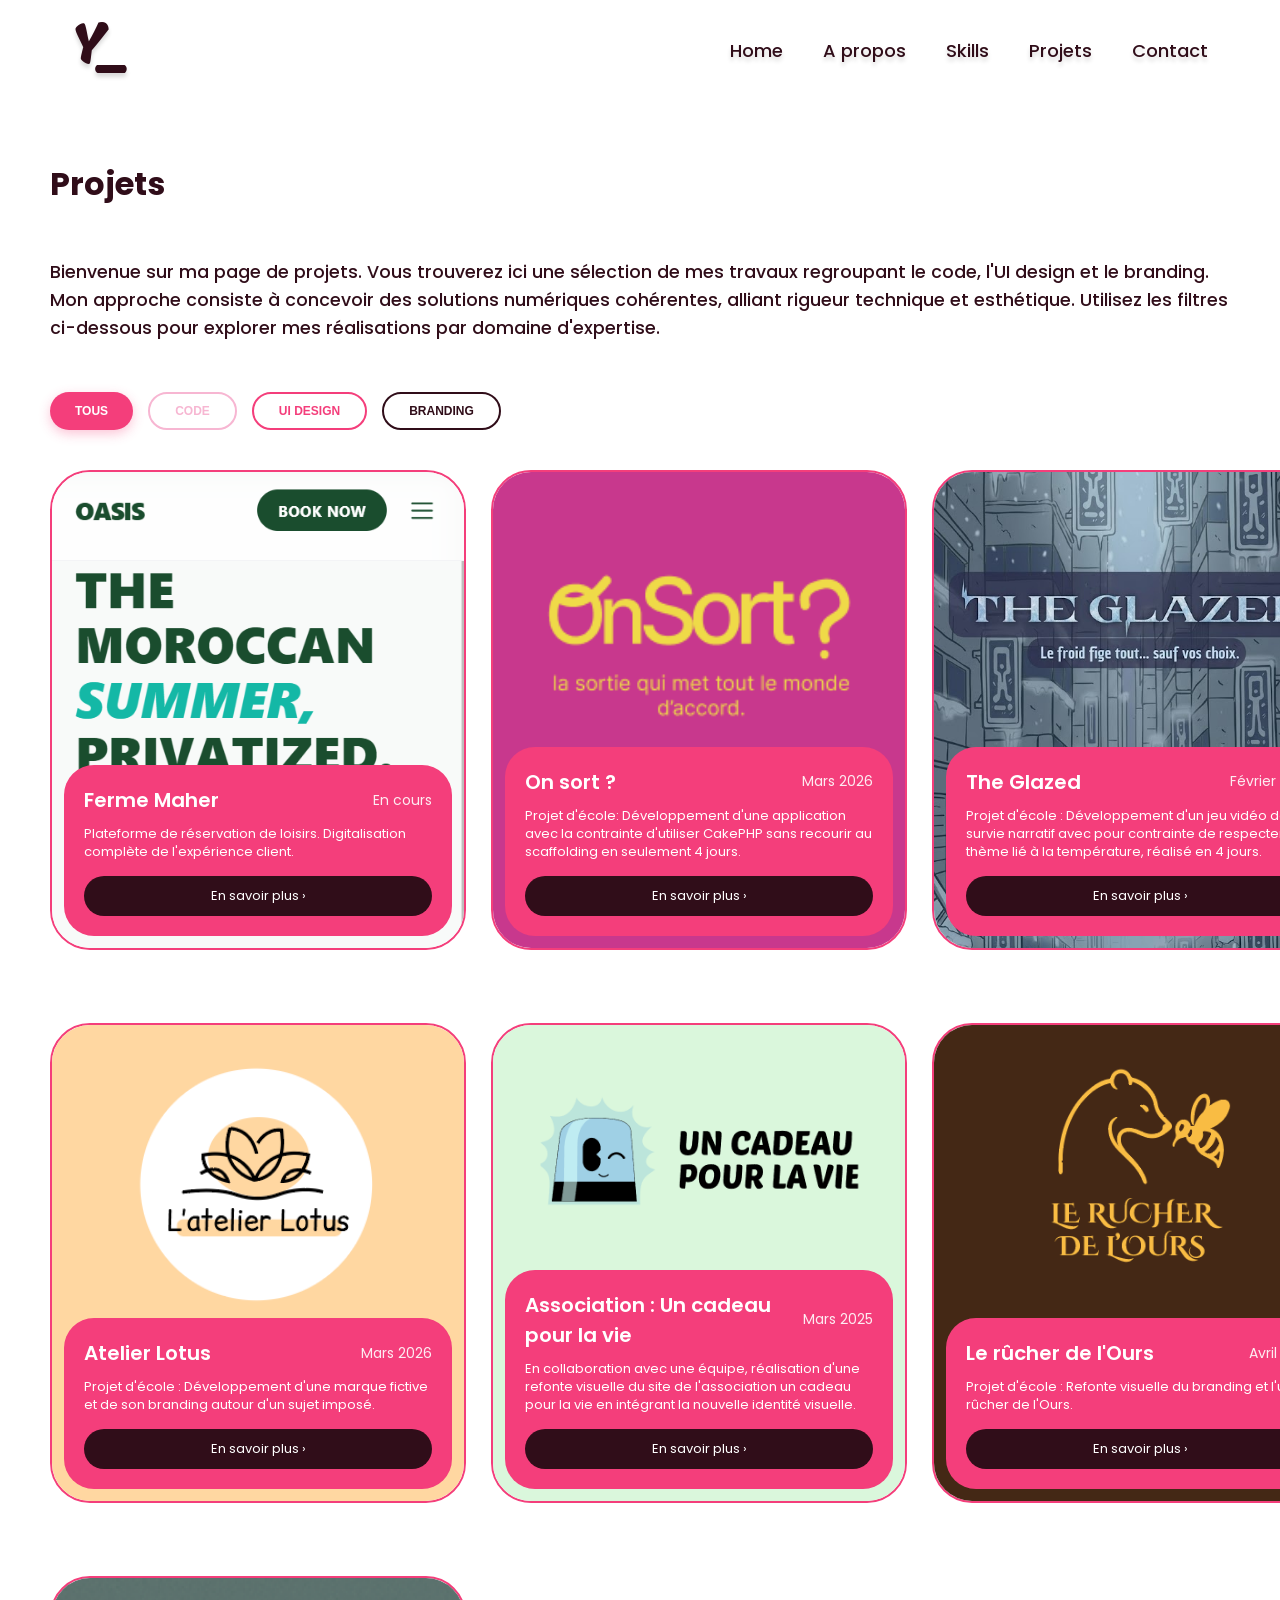
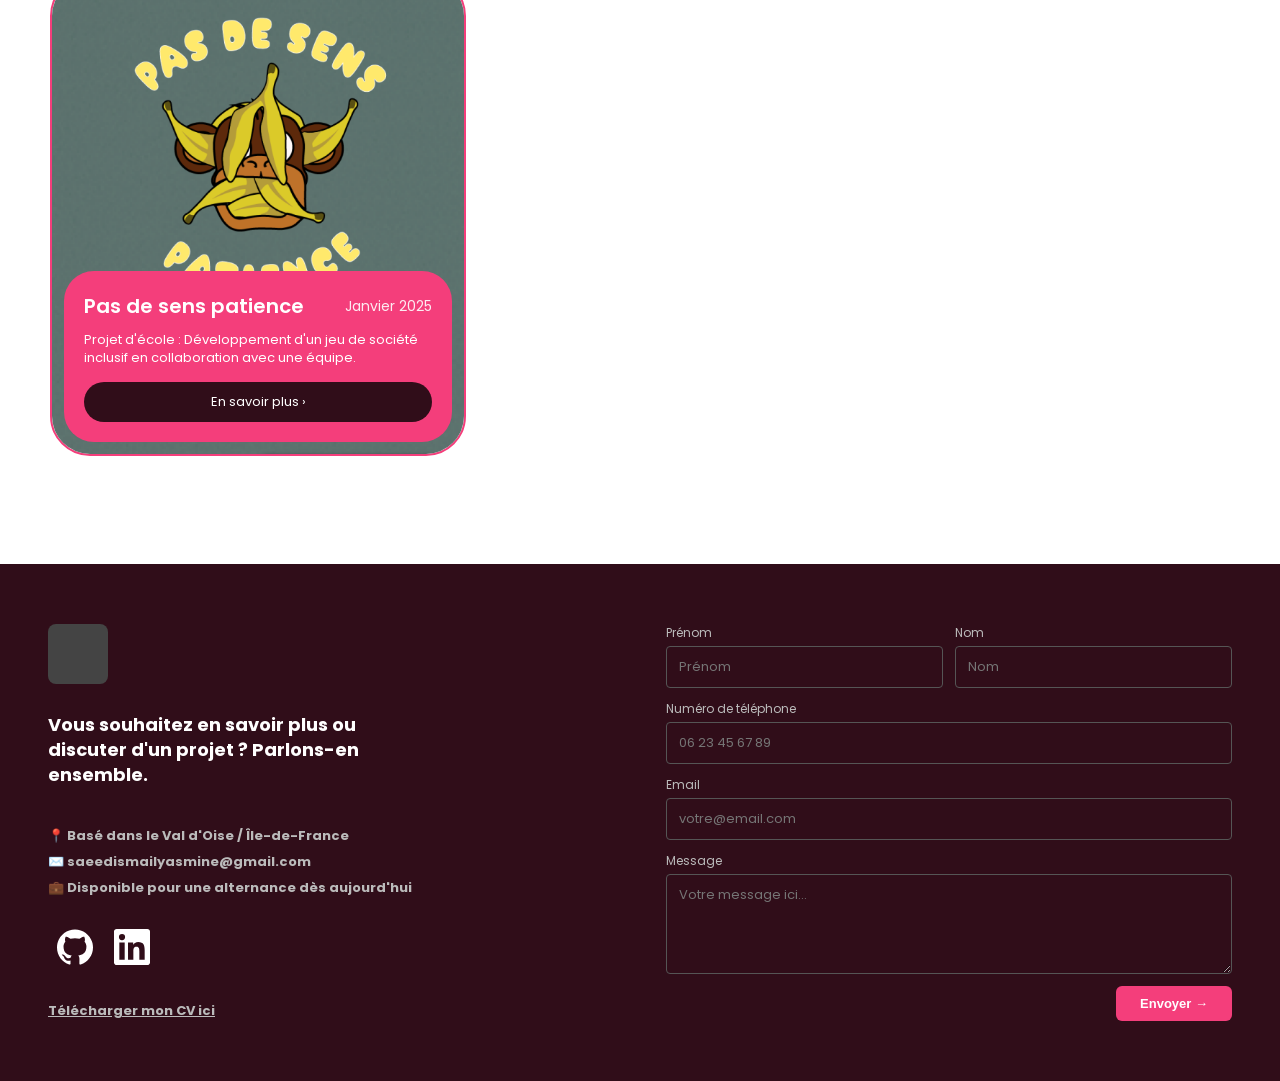
==== projects.html @ 9058e379 "init" ====
<!DOCTYPE html>
<html lang="fr">
<head>
  <meta charset="UTF-8" />
  <meta name="viewport" content="width=device-width, initial-scale=1.0"/>
  <title>Yasmine Portfolio</title>
  <link rel="preconnect" href="https://fonts.googleapis.com">
  <link rel="preconnect" href="https://fonts.gstatic.com" crossorigin>
  <link href="https://fonts.googleapis.com/css2?family=Mogra&display=swap" rel="stylesheet">
  <link href="https://fonts.googleapis.com/css2?family=Poppins:wght@400;500;600;700;800&display=swap" rel="stylesheet"/>
  <link rel="stylesheet" href="projects.css"/>
</head>
<body>

<!-- NAV -->
<nav class="navbar">
  <div class="nav-container">
    <div class="nav-logo">
      <a href="index.html">Y_</a>
    </div>

    <ul class="nav-links">
      <li><a href="index.html">Home</a></li>
      <li><a href="index.html#about-me">A propos</a></li>
      <li><a href="index.html#skills">Skills</a></li>
      <li class="dropdown">
        <a href="#projects">Projets</a>
        <ul class="dropdown-menu">
          <li><a href="projects.html">Tous voir</a></li>
        </ul>
      </li>


      <li><a href="index.html#contact">Contact</a></li>
    </ul>
  </div>
</nav>

<!-- PROJECTS -->
<div class="projects-wrapper">
  <section id="projects">
    <div class="section-title">Projets</div>

      <p class="project-intro">Bienvenue sur ma page de projets. Vous trouverez ici une sélection de mes travaux regroupant le code, l'UI design et le branding. Mon approche consiste à concevoir des solutions numériques cohérentes, alliant rigueur technique et esthétique. Utilisez les filtres ci-dessous pour explorer mes réalisations par domaine d'expertise.</p>

      <div class="project-filters">
        <button class="filter-btn active" data-filter="all">Tous</button>
        <button class="filter-btn btn-code" data-filter="cat-code">Code</button>
        <button class="filter-btn btn-ui" data-filter="cat-ui">UI Design</button>
        <button class="filter-btn btn-branding" data-filter="cat-branding">Branding</button>
      </div>

    <div class="projects-grid">

      <div class="project-card cat-code" onclick="openOverlay(
        'Ferme Maher – Oasis', 
        'Janvier 2026', 
        'Développement d\'une application Full-stack permettant de privatiser des espaces de loisirs au Maroc. J\'ai implémenté un système d\'authentification sécurisé et une gestion de base de données optimisée.', 
        ['Next.js 15', 'TypeScript', 'Tailwind CSS', 'Auth.js v5', 'Prisma', 'PostgreSQL'],
        'img/fermemaher.png'
      )">
        <div class="project-img"><img src="img/fermemaher.png" alt=""></div>
        <div class="project-info">
          <div class="project-meta">
            <span class="project-name">Ferme Maher</span>
            <span class="project-date">En cours</span>
          </div>
          <p class="project-desc">Plateforme de réservation de loisirs. Digitalisation complète de l'expérience client.</p>
          <button class="btn-savoir">En savoir plus ›</button>
        </div>
      </div>

      <div class="project-card cat-code" onclick="openOverlay(
        'On Sort ?', 
        'Mars 2026', 
        'On sort est une application mobile dédiée à l’organisation d’activités en France, pensée spécialement pour les groupes d’amis. Son objectif est de simplifier la prise de décision collective et de rendre l’organisation de sorties plus fluide, interactive et équitable.', 
        ['CakePHP', 'MySQL'],
        'img/onsort2.avif'
      )">
        <div class="project-img"><img src="img/onsort.png" alt=""></div>
        <div class="project-info">
          <div class="project-meta">
            <span class="project-name">On sort ?</span>
            <span class="project-date">Mars 2026</span>
          </div>
          <p class="project-desc">Projet d'école: Développement d'une application avec la contrainte d'utiliser CakePHP sans recourir au scaffolding en seulement 4 jours.</p>
          <button class="btn-savoir">En savoir plus ›</button>
        </div>
      </div>

      <div class="project-card cat-code" onclick="openOverlay(
        'The Glazed', 
        'Février 2026', 
        'Développement d’un jeu de survie narratif réalisé dans le cadre d’un défi pédagogique de 4 jours. Au-delà de la programmation, j\’ai conçu l’intégralité de l’univers (Lore) et défini la direction scénaristique. L\'enjeu majeur a été de créer une expérience où chaque décision du joueur entraîne des conséquences concrètes sur l\'évolution de l\'histoire. J\'ai mis en place un système de variables complexes pour gérer l\'impact des choix sur le gameplay et la survie du personnage, forçant le joueur à des choix moraux et stratégiques difficiles.', 
        ['HMTL', 'CSS', 'Vanilla JS'],
        'img/theglazed.png'
      )">
        <div class="project-img"><img src="img/tg.jpg" alt=""></div>
        <div class="project-info">
          <div class="project-meta">
            <span class="project-name">The Glazed</span>
            <span class="project-date">Février 2026</span>
          </div>
          <p class="project-desc">Projet d'école : Développement d'un jeu vidéo de survie narratif avec pour contrainte de respecter un thème lié à la température, réalisé en 4 jours.</p>
          <button class="btn-savoir">En savoir plus ›</button>
        </div>
      </div>

      <div class="project-card cat-ui cat-branding" onclick="openOverlay(
        'Atelier Lotus', 
        'Mars 2026', 
        'J\'ai réalisé la création de l\'identité visuelle d\'un bar à plantes. Ce projet repose sur la conception d\'une marque unique alliant nature et convivialité. Le concept s\'articule autour du Lotus, symbole de pureté et de renouveau, qui a servi de socle à la création du logotype. J\'ai ensuite décliné l\'intégralité de la direction artistique sur des supports Print (papeterie) et Web (interface, newsletter et contenu pour les réseaux sociaux). Vous trouverez l\'ensemble de ces réalisations via le lien ci-dessous.\n \nhttps://www.figma.com/design/FE7Pk0eub5NJHbcb1X2IS0/Atelier-Lotus?node-id=0-1&t=RKT3UVRN86ArrYog-1',
        ['Adobe Illustrator', 'Figma'],
        'img/atlot.png'
      )">
        <div class="project-img"><img src="img/lotus.png" alt=""></div>
        <div class="project-info">
          <div class="project-meta">
            <span class="project-name">Atelier Lotus</span>
            <span class="project-date">Mars 2026</span>
          </div>
          <p class="project-desc">Projet d'école : Développement d'une marque fictive et de son branding autour d'un sujet imposé.</p>
          <button class="btn-savoir">En savoir plus ›</button>
        </div>
      </div>


      <div class="project-card cat-ui cat-branding" onclick="openOverlay(
        'Association Un cadeau pour la vie', 
        'Mars 2025',
        'Dans le cadre d\'un projet d\'équipe, nous deviens contacter une association afin de leur proposé nos services marketing, créatif et technologique afin d\'améliorer leur présence en ligne. J\'ai réalisé la refonte visuelle du site de l\'association un cadeau pour la vie en intégrant la nouvelle identité visuelle. J\'ai conçu une interface moderne et épurée, tout en veillant à ce que l\'expérience utilisateur soit fluide et intuitive. Mon travail a permis de renforcer l\'impact visuel de l\'association et d\'améliorer la navigation pour les utilisateurs en hiérarchisant les contenus et en venant à l\'essentiel, tout en mettant en valeur les missions et les actions de l\'association. \n \n https://www.figma.com/design/0GllcxB3akI0ovxbB0qwt2/Un-cadeau-pour-la-vie?node-id=0-1&t=8lWMBxDLjkJc74cX-1',
        ['Figma'],
        'img/cadeau.png'
      )">
        <div class="project-img"><img src="img/logocadeau.png" alt=""></div>
        <div class="project-info">
          <div class="project-meta">
            <span class="project-name">Association : Un cadeau <br> pour la vie</span>
            <span class="project-date">Mars 2025</span>
          </div>
          <p class="project-desc">En collaboration avec une équipe, réalisation d'une refonte visuelle du site de l'association un cadeau pour la vie en intégrant la nouvelle identité visuelle.</p>
          <button class="btn-savoir">En savoir plus ›</button>
        </div>
      </div>


      <div class="project-card cat-ui cat-branding" onclick="openOverlay(
        'Le rûcher de l\'Ours', 
        'Avril 2025',
        'Refonte globale : Identité visuelle et expérience utilisateur du Rucher de l\'Ours. Dans le cadre de mon examen de fin d\'année, j\'ai réalisé la refonte complète de la marque. Après une analyse marketing approfondie, j\'ai redéfini une identité visuelle forte, plus en adéquation avec les attentes du public cible. J\'ai ensuite conçu une interface web moderne, épurée et entièrement responsive, afin d\'offrir une expérience utilisateur fluide et actuelle. \n \nhttps://www.figma.com/design/lGmcs6RyYmusC58aqHyDSw/Sans-titre?node-id=0-1&t=Lsnv34lGsT5bSfwr-1',
        ['Figma', 'Adobe Illustrator'],
        'img/rucher.png'
      )">
        <div class="project-img"><img src="img/ours.png" alt=""></div>
        <div class="project-info">
          <div class="project-meta">
            <span class="project-name">Le rûcher de l'Ours</span>
            <span class="project-date">Avril 2025</span>
          </div>
          <p class="project-desc">Projet d'école : Refonte visuelle du branding et l'ui du rûcher de l'Ours.</p>
          <button class="btn-savoir">En savoir plus ›</button>
        </div>
      </div>



      <div class="project-card cat-code cat-ui cat-branding" onclick="openOverlay(
        'Pas de sens patience', 
        'Janvier 2025', 
        'Dans le cadre de ce projet d\'équipe, j\'ai pris en charge l\'intégralité du volet numérique tout en contribuant à la réalisation des supports physiques. J\'ai conçu les maquettes UI  du site web avant d\'en assurer personnellement le développement sous WordPress toute en intégrant le responsive. En parallèle, j\'ai apporté mon soutien à la conception print, notamment pour le graphisme des cartes et du packaging, afin de garantir une identité visuelle cohérente et accessible sur tous les supports. \n \nhttps://www.figma.com/design/tcHjTks8HdhtuIpPDDkYBO/Pas-de-sens-patience?node-id=0-1&t=1TBIrQtZPu0zjCgD-1', 
        ['Figma', 'Adobe Illustrator', 'Wordpress'],
        'img/pasdes.png'
      )">
        <div class="project-img"><img src="img/patience.png" alt=""></div>
        <div class="project-info">
          <div class="project-meta">
            <span class="project-name">Pas de sens patience</span>
            <span class="project-date">Janvier 2025</span>
          </div>
          <p class="project-desc">Projet d'école : Développement d'un jeu de société inclusif en collaboration avec une équipe.</p>
          <button class="btn-savoir">En savoir plus ›</button>
        </div>
      </div>

    </div>
  </section>
</div>

<!-- CONTACT / FOOTER -->
<footer id="contact">
  <div class="footer-left">
    <div class="footer-logo"></div>
    <p class="footer-tagline">Vous souhaitez en savoir plus ou<br>discuter d'un projet ? Parlons-en<br>ensemble.</p>
    <div class="footer-info">
      <div>📍 Basé dans le Val d'Oise / Île-de-France</div>
      <div>✉️ <a href="mailto:saeedismailyasmine@gmail.com">saeedismailyasmine@gmail.com</a></div>
      <div>💼 Disponible pour une alternance dès aujourd'hui</div>
    </div>
    <div class="footer-socials">
      <a href="https://github.com/saeediyasmine" target="_blank" class="social-btn" aria-label="GitHub">
        <svg xmlns="http://www.w3.org/2000/svg" viewBox="0 0 24 24" fill="currentColor">
          <path d="M12 .297c-6.63 0-12 5.373-12 12 0 5.303 3.438 9.8 8.205 11.385.6.113.82-.258.82-.577 0-.285-.01-1.04-.015-2.04-3.338.724-4.042-1.61-4.042-1.61-.546-1.385-1.335-1.755-1.335-1.755-1.087-.744.084-.729.084-.729 1.205.084 1.838 1.236 1.838 1.236 1.07 1.835 2.809 1.305 3.495.998.108-.776.417-1.305.76-1.605-2.665-.3-5.466-1.332-5.466-5.93 0-1.31.465-2.38 1.235-3.22-.135-.303-.54-1.523.105-3.176 0 0 1.005-.322 3.3 1.23.96-.267 1.98-.399 3-.405 1.02.006 2.04.138 3 .405 2.28-1.552 3.285-1.23 3.285-1.23.645 1.653.24 2.873.12 3.176.765.84 1.23 1.91 1.23 3.22 0 4.61-2.805 5.625-5.475 5.92.42.36.81 1.096.81 2.22 0 1.606-.015 2.896-.015 3.286 0 .315.21.69.825.57C20.565 22.092 24 17.592 24 12.297c0-6.627-5.373-12-12-12"/>
        </svg>
      </a>
      <a href="https://www.linkedin.com/in/yasmine-saeed-ismail-87a6b2337" target="_blank" class="social-btn social-btn--linkedin" aria-label="LinkedIn">
        <svg xmlns="http://www.w3.org/2000/svg" viewBox="0 0 24 24" fill="currentColor">
          <path d="M20.447 20.452h-3.554v-5.569c0-1.328-.027-3.037-1.852-3.037-1.853 0-2.136 1.445-2.136 2.939v5.667H9.351V9h3.414v1.561h.046c.477-.9 1.637-1.85 3.37-1.85 3.601 0 4.267 2.37 4.267 5.455v6.286zM5.337 7.433a2.062 2.062 0 0 1-2.063-2.065 2.064 2.064 0 1 1 2.063 2.065zm1.782 13.019H3.555V9h3.564v11.452zM22.225 0H1.771C.792 0 0 .774 0 1.729v20.542C0 23.227.792 24 1.771 24h20.451C23.2 24 24 23.227 24 22.271V1.729C24 .774 23.2 0 22.222 0h.003z"/>
        </svg>
      </a>
    </div>
    <a class="footer-cv" id="downloadCV" href="img/cvDev_last.pdf">Télécharger mon CV ici</a>
  </div>
 
  <div class="contact-container">
    <form class="contact-form" action="https://formspree.io/f/xjgjzvpa" method="POST">
      
      <div class="form-row">
        <div class="form-group">
          <label>Prénom</label>
          <input type="text" name="firstname" placeholder="Prénom" required />
        </div>
        <div class="form-group">
          <label>Nom</label>
          <input type="text" name="lastname" placeholder="Nom" required />
        </div>
      </div>
 
      <div class="form-group">
        <label>Numéro de téléphone</label>
        <input type="tel" name="phone" placeholder="06 23 45 67 89" />
      </div>
 
      <div class="form-group">
        <label>Email</label>
        <input type="email" name="email" placeholder="votre@email.com" required />
      </div>
 
      <div class="form-group">
        <label>Message</label>
        <textarea name="message" placeholder="Votre message ici..." required></textarea>
      </div>
 
      <button type="submit" class="btn-envoyer">Envoyer →</button>
    </form>
  </div>
</footer>

<!-- OVERLAY -->
<div class="overlay-backdrop" id="overlay" onclick="closeOverlay(event)">
  <div class="overlay-box">
    <button class="overlay-close" onclick="closeOverlay(null, true)">✕</button>
    <div id="overlay-img"></div>
    <div class="overlay-body">
      <div class="overlay-header">
        <div class="overlay-title" id="overlay-title">Project</div>
        <div class="overlay-date" id="overlay-date"></div>
      </div>
      <p class="overlay-desc" id="overlay-desc"></p>
      <div class="overlay-badges" id="overlay-badges"></div>
    </div>
  </div>
</div>

<script src="script.js"></script>
</body>
</html>
---- projects.css ----
*, *::before, *::after { box-sizing: border-box; margin: 0; padding: 0; }

:root {
  --pink: #F43E7B;
  --pink-light: #f7b6d2;
  --pink-bg: #fce4f0;
  --dark: #300D19;
  --gray: #555;
  --light-gray: #f5f5f5;
  --border: #ddd;
  --font: 'Poppins', sans-serif;
}

html { scroll-behavior: smooth; }
body { font-family: var(--font); color: var(--dark); background: #fff; }

/* ── NAV ── */
.navbar {
  height: 100px;
  background-color: #ffffff;
  display: flex;
  width: 1500px;
  padding: 22px 24px;
  justify-content: space-between;
  align-items: center;
  position: sticky; /* Reste en haut au scroll */
  top: 0;
  z-index: 1000;
  font-family: var(--font);
  background: rgba(255, 255, 255, 0.00);
}

.nav-container {
  width: 100%;
  margin: 0 auto;
  padding: 0 48px;
  display: flex;
  justify-content: space-between; /* Logo à gauche, liens à droite */
  align-items: center;
}

.nav-links li.dropdown {
  position: relative; /* Important pour positionner le sous-menu juste en dessous */
}
.nav-links li.dropdown:hover .dropdown-menu {
  display: block; /* Affiche le sous-menu au survol */
}

.dropdown-menu {
  position: absolute;
  top: 100%; /* Se place juste en dessous du texte "Projects" */
  left: 50%;
  transform: translateX(-50%); /* Centre le sous-menu par rapport au mot */
  background-color: #ffffff;
  list-style: none;
  padding: 10px 20px;
  border-radius: 10px;
  box-shadow: 0 4px 15px rgba(0, 0, 0, 0.1);
  display: none; /* CACHÉ */
  min-width: 120px;
  text-align: center;
  z-index: 1000;
}

.dropdown-menu a {
  font-size: 14px !important;
  color: var(--dark) !important;
  white-space: nowrap; /* Empêche le texte de revenir à la ligne */
  text-shadow: none !important; /* On peut enlever l'ombre pour le sous-menu */
}

.dropdown-menu a:hover {
  color: var(--pink) !important;
}

/* Petit ajustement pour la navbar (enlève le width fixe qui risque de casser le design) */
.navbar {
  width: 100%; /* Utilise 100% au lieu de 1500px pour la réactivité */
  max-width: 100vw;
  box-sizing: border-box;
}

/* Style du Logo */
.nav-logo {
  color: #300D19;
  font-family: Mogra;
  font-size: 60px;
  font-style: normal;
  font-weight: 400;
  line-height: normal;
  letter-spacing: -9.1px;
  width: 94px;
  height: 74px;
  text-shadow: 0 4px 4px rgba(0, 0, 0, 0.15);

}

.nav-logo a {
  text-decoration: none !important;
  color : inherit;
}

/* Liste des liens */
.nav-links {
  display: flex;
  list-style: none;
  gap: 40px; /* Espace entre les mots */
  margin: 0;
  padding: 0;
  text-shadow: 0 4px 4px rgba(0, 0, 0, 0.15);
}

.nav-links a {
  text-decoration: none;
  color: var(--dark); /* Utilise ton #1a1a1a */
  font-size: 18px;
  font-weight: 500;
  transition: color 0.3s ease;
}

/* Effet au survol ou page active */
.nav-links a:hover, 
.nav-links a.active {
  color: var(--pink); /* Utilise ton rose #e91e7a */
}

/* Responsive mobile */
@media (max-width: 768px) {
  .nav-links {
    display: none; /* Cache les liens sur mobile pour faire un menu burger plus tard */
  }
  .nav-container {
    padding: 0 20px;
  }
}


/* ── SECTION COMMON ── */
section { padding: 60px 48px; max-width: 900px; margin: 0 auto; }
.section-title {
  font-size: 48px;
  font-weight: 700;
  margin-bottom: 32px;
}

/* ── PROJECTS ── */
/* Utilisation de tes variables :root */
.projects-wrapper {
  max-width: 1400px;
  width: 100%;
  margin: 0 auto;
  font-family: var(--font);
}

#projects {
  padding: 60px 0;
  max-width: 1200px;
  margin: 0 50px;
}

.section-title {
  font-size: 32px;
  font-weight: 700;
  color: var(--dark);
  margin-bottom: 40px;
}

/* GRILLE FORCÉE SUR 3 COLONNES */
.projects-grid {
  display: grid;
  grid-template-columns: repeat(3, 1fr);
  gap: 25px;
  align-items: stretch;
  width: 100%;
}

/* La Carte */
.project-card {
  border: 2px solid var(--pink);
  background-color: #ffffff;
  border-radius: 40px;
  padding: 0;
  margin-bottom: 48px;
  display: flex;
  flex-direction: column;
  justify-content: flex-end;
  cursor: pointer;
  transition: transform 0.3s ease;
  overflow: hidden;
  position: relative;
  height: 480px;
  width: 416px;
}

.project-card:hover {
  transform: translateY(-8px);
}


.project-img {
  position: absolute;
  inset: 0;
  overflow: hidden;
  background: transparent;
  z-index: 0;
}

/* Le bloc d'info rose */
.project-info {
  background-color: var(--pink);
  border-radius: 30px;
  padding: 20px;
  color: #ffffff;
  display: flex;
  flex-direction: column;
  margin: 12px;
  position: relative;
  z-index: 1;
}

.project-meta {
  display: flex;
  justify-content: space-between;
  align-items: center;
  margin-bottom: 10px;
}

.project-name {
  font-size: 20px;
  font-weight: 600;
}

.project-date {
  font-size: 14px;
  opacity: 0.9;
}

.project-desc {
  font-size: 13px;
  line-height: 1.4;
  margin-bottom: 15px;
}
.project-categories {
  display: flex;
  gap: 8px;
  margin-bottom: 12px;
}

/* --- Style de base commun --- */
.badge {
  display: inline-flex;
  align-items: center;
  padding: 6px 16px; /* Plus de padding pour la forme pilule */
  border-radius: 50px; /* Secret de la forme capsule */
  font-size: 11px;
  font-weight: 700; /* Gras pour l'impact, comme le bouton */
  text-transform: uppercase;
  color: #ffffff; /* Texte blanc sur dégradé */
  border: none; /* Pas de bordure pour ce style */
  
  /* Ajout de l'ombre portée pour le relief */
  box-shadow: 0 4px 6px rgba(0, 0, 0, 0.15); 
  filter: saturate(0.8);
  backdrop-filter: blur(4px);
  
  transition: all 0.3s ease; /* Pour les effets au survol */
}


/* Effet optionnel : augmente légèrement l'ombre au survol de la carte */
.project-card:hover .badge {
  box-shadow: 0 6px 10px rgba(0, 0, 0, 0.25);
  transform: translateY(-1px);
}
/* Bouton Noir */
.btn-savoir {
  background-color: var(--dark);
  color: #ffffff;
  border: none;
  padding: 10px;
  border-radius: 20px;
  font-family: var(--font);
  font-size: 13px;
  cursor: pointer;
  width: 100%;
}


.project-filters {
  display: flex;
  justify-content: left;
  gap: 15px;
  margin-bottom: 40px;
}

/* Style de base (Neutre) */
/* --- Style de base des boutons de filtre --- */
.filter-btn {
  padding: 10px 25px;
  border-radius: 50px;
  background: transparent; /* Fond vide par défaut */
  font-weight: 700;
  cursor: pointer;
  transition: all 0.3s ease;
  text-transform: uppercase;
  font-size: 12px;
  border: 2px solid; /* On définit l'épaisseur, la couleur vient après */
}

/* --- Bouton TOUS (Ton Rose #F43E7B) --- */
.filter-btn[data-filter="all"] {
  color: var(--pink);
}
.filter-btn[data-filter="all"].active, 
.filter-btn[data-filter="all"]:hover {
  background: var(--pink);
  color: white;
  border: none;
  box-shadow: 0 4px 12px rgba(244, 62, 123, 0.3);
}

.btn-code {
  color: var(--pink-light);
}
.btn-code.active, .btn-code:hover {
  background: var(--pink-light);
  color: white;
  border: none;
  box-shadow: 0 4px 12px rgba(255, 154, 216, 0.781);
}

/* --- Bouton UI DESIGN (Violet lumineux) --- */
.btn-ui {
  color: var(--pink);
}
.btn-ui.active, .btn-ui:hover {
  background: linear-gradient(135deg, #fe67ab 0%, #f23775 100%);
  color: white;
  border: none;
  box-shadow: 0 4px 12px rgba(252, 15, 157, 0.4);
}

/* --- Bouton BRANDING (Orange flamboyant) --- */
.btn-branding {
  color: var(--dark);
}
.btn-branding.active, .btn-branding:hover {
  background: linear-gradient(135deg, #a6089c 0%, #5b0561 100%);
  color: white;
  border: none;
  box-shadow: 0 4px 12px rgba(169, 4, 103, 0.4);
}
.project-card.hide {
    display: none !important;
}

/* Optionnel : pour que l'affichage soit fluide */
.project-card.show {
    display: flex; /* ou block selon ton design */
    animation: fadeIn 0.4s ease forwards;
}

@keyframes fadeIn {
  from { opacity: 0; transform: translateY(10px); }
  to { opacity: 1; transform: translateY(0); }
}

@media (max-width: 850px) {
  .projects-grid {
    grid-template-columns: 1fr; 
  }
}

.project-intro {
    font-size: 1.1rem;
    color: var(--dark);
    line-height: 1.6;
    margin: 50px auto;
    font-weight: 500;
    text-align: left;
}

.project-intro strong {
    color: #F43E7B;
    font-weight: 600;
}

/* ── FOOTER / CONTACT ── */
#contact {
  background: var(--dark);
  color: #fff;
  padding: 60px 48px;
  display: grid;
  grid-template-columns: 1fr 1fr;
  gap: 60px;
  max-width: 100%;
}
.footer-left { display: flex; flex-direction: column; gap: 16px; font-weight: 700; justify-content: space-between;}
.footer-logo {
  width: 60px;
  height: 60px;
  background: #444;
  border-radius: 8px;
  margin-bottom: 8px;
}
.footer-tagline { font-size: 18px; font-weight: 700; line-height: 1.4; margin-bottom: 16px; }
.footer-info { font-size: 13px; color: #bbb; line-height: 2; }
.footer-info a { color: #bbb; text-decoration: none; }
.footer-info a:hover { color: var(--pink); }
.footer-cv {
  display: inline-block;
  color: #bbb;
  font-size: 13px;
  text-decoration: underline;
  cursor: pointer;
  margin-top: 8px;
}

.contact-form { display: flex; flex-direction: column; gap: 12px; }
.form-row { display: grid; grid-template-columns: 1fr 1fr; gap: 12px; }
.form-group { display: flex; flex-direction: column; gap: 4px; }
.form-group label { font-size: 12px; color: #bbb; }
.form-group input,
.form-group textarea {
  background: transparent;
  border: 1px solid #555;
  border-radius: 4px;
  padding: 10px 12px;
  color: #fff;
  font-size: 13px;
  font-family: var(--font);
  outline: none;
  transition: border-color .2s;
}
.form-group input:focus,
.form-group textarea:focus { border-color: var(--pink); }
.form-group textarea { resize: vertical; min-height: 100px; }
.btn-envoyer {
  align-self: flex-end;
  background: var(--pink);
  color: #fff;
  border: none;
  padding: 10px 24px;
  border-radius: 6px;
  font-size: 13px;
  font-weight: 600;
  cursor: pointer;
  display: flex;
  align-items: center;
  gap: 6px;
  transition: opacity .2s;
}
.btn-envoyer:hover { opacity: .85; }

/* ── OVERLAY ── */
.overlay-backdrop {
  display: none;
  position: fixed;
  inset: 0;
  background: rgba(48, 13, 25, 0.75);
  backdrop-filter: blur(8px);
  -webkit-backdrop-filter: blur(8px);
  z-index: 2000;
  justify-content: center;
  align-items: center;
  padding: 24px;
}

.overlay-backdrop.active {
  display: flex;
  animation: backdropIn 0.3s ease forwards;
}

@keyframes backdropIn {
  from { opacity: 0; }
  to   { opacity: 1; }
}

.overlay-box {
  background: #fff;
  border-radius: 32px;
  max-width: 560px;
  width: 100%;
  max-height: 90vh;
  overflow-y: auto;
  position: relative;
  animation: cardIn 0.35s cubic-bezier(0.34, 1.56, 0.64, 1) forwards;
  box-shadow: 0 32px 80px rgba(48, 13, 25, 0.35);
}

@keyframes cardIn {
  from { opacity: 0; transform: translateY(40px) scale(0.95); }
  to   { opacity: 1; transform: translateY(0)   scale(1); }
}

.overlay-close {
  position: absolute;
  top: 16px;
  right: 16px;
  width: 36px;
  height: 36px;
  border-radius: 50%;
  background: rgba(48, 13, 25, 0.08);
  border: none;
  color: var(--dark);
  font-size: 16px;
  cursor: pointer;
  display: flex;
  align-items: center;
  justify-content: center;
  z-index: 10;
  transition: background 0.2s, color 0.2s;
}

.overlay-close:hover {
  background: var(--pink);
  color: #fff;
}

.overlay-body {
  padding: 28px 32px 32px;
}

.overlay-header {
  display: flex;
  justify-content: space-between;
  align-items: flex-start;
  margin-bottom: 14px;
  gap: 12px;
}

.overlay-title {
  font-size: 22px;
  font-weight: 700;
  color: var(--dark);
  line-height: 1.2;
}

.overlay-date {
  font-size: 12px;
  font-weight: 600;
  color: var(--pink);
  background: var(--pink-bg);
  padding: 5px 14px;
  border-radius: 50px;
  white-space: nowrap;
  flex-shrink: 0;
}

.overlay-desc {
  font-size: 14px;
  line-height: 1.7;
  color: var(--gray);
  margin-bottom: 20px;
}

.overlay-badges {
  display: flex;
  flex-wrap: wrap;
  gap: 8px;
}

.overlay-badges .badge {
  background: linear-gradient(135deg, var(--pink) 0%, #c42f65 100%);
  color: #fff;
  padding: 6px 14px;
  border-radius: 50px;
  font-size: 11px;
  font-weight: 700;
  text-transform: uppercase;
  letter-spacing: 0.5px;
  box-shadow: 0 3px 8px rgba(244, 62, 123, 0.3);
}

.tech-badges {
  display: flex;
  flex-wrap: wrap;
  gap: 8px;
  margin: 15px 0;
}

.badge {
  background-color: var(--pink);
  color: white;
  padding: 5px 12px;
  border-radius: 20px;
  font-size: 11px;
  font-weight: 600;
  text-transform: uppercase;
  letter-spacing: 0.5px;
}

#overlay-img {
  width: 100%;
  height: 260px;
  background-size: cover;
  background-position: top;
  border-radius: 8px;
  margin-bottom: 15px;
}

.project-img img {
  width: 100%;
  height: 100%;
  object-fit: cover;
  object-position: top;
  display: block;
  position: absolute;
  inset: 0;
}

.social-btn {
  display: inline-flex;
  align-items: center;
  gap: 8px;
  padding: 9px 9px;
  border-radius: 999px;
  color: #fff;
  font-size: 13px;
  font-weight: 600;
  font-family: var(--font);
  text-decoration: none;
  transition: background 0.25s, border-color 0.25s, transform 0.2s;
}
 
.social-btn svg {
  width: 36px;
  height: 36px;
  flex-shrink: 0;
}
 
.social-btn:hover {
  background: rgba(255,255,255,0.18);
  border-color: rgba(255,255,255,0.35);
  transform: translateY(-2px);
  color: #fff;
}
 
/* LinkedIn garde sa couleur signature au hover */
.social-btn--linkedin:hover {
  background: #0A66C2;
  border-color: #0A66C2;
}
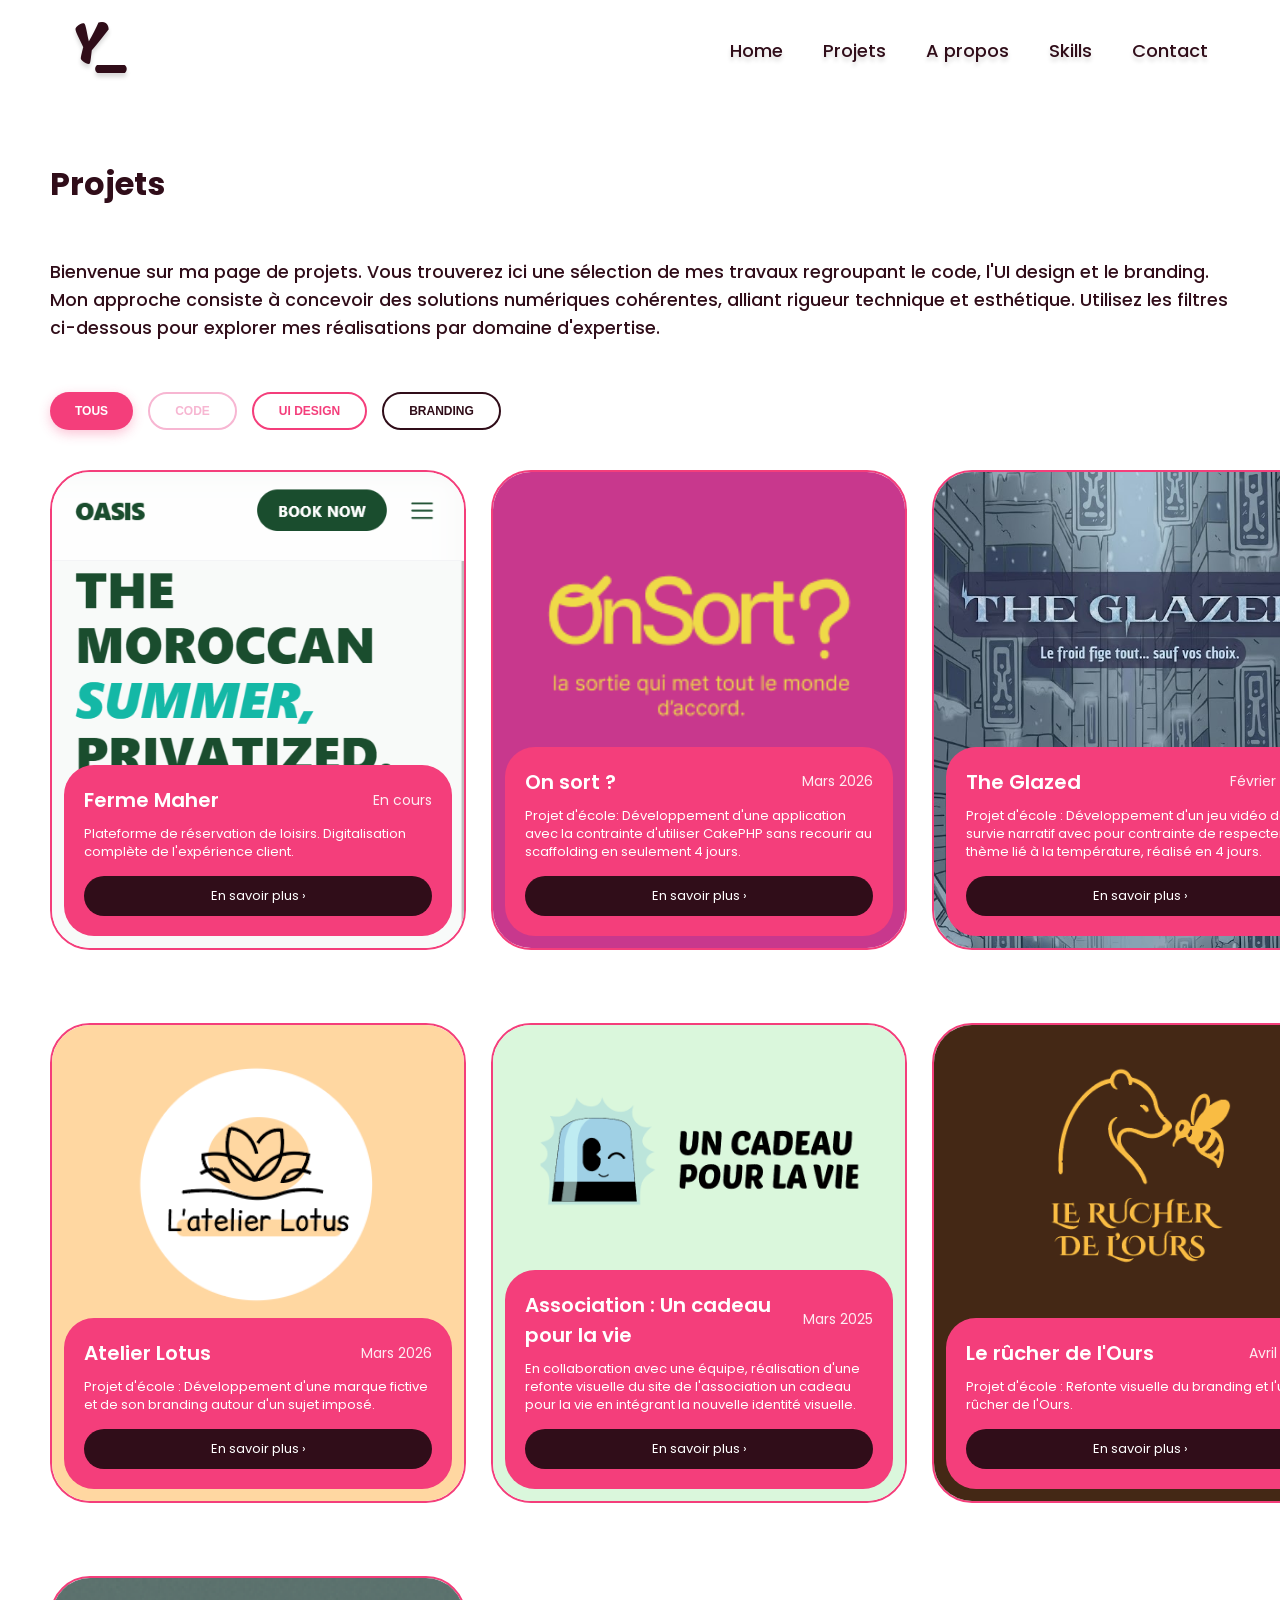
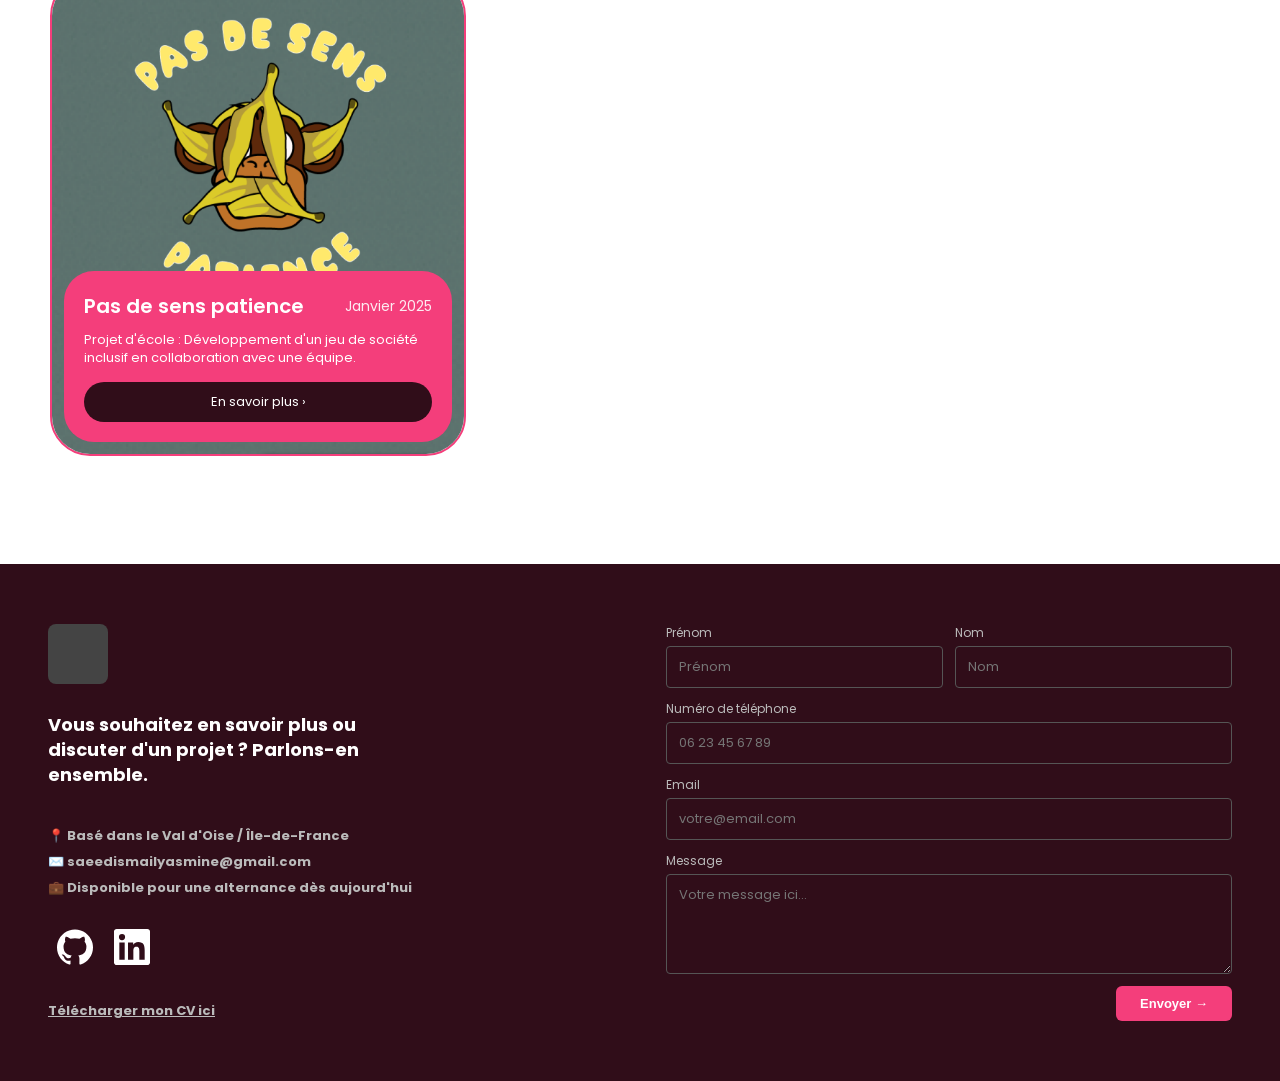
==== commit 86dc9be3: "modification" ====
--- a/projects.html
+++ b/projects.html
@@ -9,6 +9,7 @@
   <link href="https://fonts.googleapis.com/css2?family=Mogra&display=swap" rel="stylesheet">
   <link href="https://fonts.googleapis.com/css2?family=Poppins:wght@400;500;600;700;800&display=swap" rel="stylesheet"/>
   <link rel="stylesheet" href="projects.css"/>
+  <link rel="stylesheet" href="responsive.css"/>
 </head>
 <body>
 
@@ -21,20 +22,35 @@
 
     <ul class="nav-links">
       <li><a href="index.html">Home</a></li>
-      <li><a href="index.html#about-me">A propos</a></li>
-      <li><a href="index.html#skills">Skills</a></li>
       <li class="dropdown">
         <a href="#projects">Projets</a>
         <ul class="dropdown-menu">
           <li><a href="projects.html">Tous voir</a></li>
         </ul>
       </li>
-
-
+      <li><a href="index.html#about-me">A propos</a></li>
+      <li><a href="index.html#skills">Skills</a></li>
       <li><a href="index.html#contact">Contact</a></li>
     </ul>
+
+    <!-- Burger button (mobile only) -->
+    <button class="burger-btn" id="burgerBtn" aria-label="Menu">
+      <span></span>
+      <span></span>
+      <span></span>
+    </button>
   </div>
 </nav>
+
+<!-- Mobile Menu -->
+<div class="mobile-menu" id="mobileMenu">
+  <button class="mobile-menu-close" id="mobileMenuClose" aria-label="Fermer">✕</button>
+  <a href="index.html" class="mobile-nav-link">Home</a>
+  <a href="projects.html" class="mobile-nav-link">Projets</a>
+  <a href="index.html#about-me" class="mobile-nav-link">À propos</a>
+  <a href="index.html#skills" class="mobile-nav-link">Skills</a>
+  <a href="index.html#contact" class="mobile-nav-link">Contact</a>
+</div>
 
 <!-- PROJECTS -->
 <div class="projects-wrapper">
@@ -164,7 +180,7 @@
 
 
 
-      <div class="project-card cat-code cat-ui cat-branding" onclick="openOverlay(
+      <div class="project-card cat-ui cat-branding" onclick="openOverlay(
         'Pas de sens patience', 
         'Janvier 2025', 
         'Dans le cadre de ce projet d\'équipe, j\'ai pris en charge l\'intégralité du volet numérique tout en contribuant à la réalisation des supports physiques. J\'ai conçu les maquettes UI  du site web avant d\'en assurer personnellement le développement sous WordPress toute en intégrant le responsive. En parallèle, j\'ai apporté mon soutien à la conception print, notamment pour le graphisme des cartes et du packaging, afin de garantir une identité visuelle cohérente et accessible sur tous les supports. \n \nhttps://www.figma.com/design/tcHjTks8HdhtuIpPDDkYBO/Pas-de-sens-patience?node-id=0-1&t=1TBIrQtZPu0zjCgD-1', 
--- a/responsive.css
+++ b/responsive.css
@@ -0,0 +1,369 @@
+/* =========================================================
+   RESPONSIVE.CSS — Mobile uniquement (max-width: 768px)
+   À linker APRÈS style.css et projects.css dans le <head>
+   Ne modifie AUCUN style desktop.
+   ========================================================= */
+
+/* ── MENU BURGER ── */
+.burger-btn {
+  display: none;
+  flex-direction: column;
+  justify-content: center;
+  gap: 5px;
+  background: none;
+  border: none;
+  cursor: pointer;
+  padding: 4px;
+  z-index: 1100;
+}
+
+.burger-btn span {
+  display: block;
+  width: 26px;
+  height: 3px;
+  background-color: var(--dark);
+  border-radius: 3px;
+  transition: all 0.3s ease;
+}
+
+/* État ouvert du burger */
+.burger-btn.open span:nth-child(1) {
+  transform: translateY(8px) rotate(45deg);
+}
+.burger-btn.open span:nth-child(2) {
+  opacity: 0;
+  transform: scaleX(0);
+}
+.burger-btn.open span:nth-child(3) {
+  transform: translateY(-8px) rotate(-45deg);
+}
+
+/* ── MENU MOBILE (panneau déroulant) ── */
+.mobile-menu {
+  display: none;
+  position: fixed;
+  top: 0;
+  left: 0;
+  width: 100%;
+  height: 100vh;
+  background: #fff;
+  z-index: 1050;
+  flex-direction: column;
+  justify-content: center;
+  align-items: center;
+  gap: 32px;
+  padding: 80px 24px 40px;
+}
+
+.mobile-menu.open {
+  display: flex;
+  animation: menuSlideIn 0.3s ease forwards;
+}
+
+@keyframes menuSlideIn {
+  from { opacity: 0; transform: translateY(-20px); }
+  to   { opacity: 1; transform: translateY(0); }
+}
+
+.mobile-menu a {
+  text-decoration: none;
+  font-size: 28px;
+  font-weight: 700;
+  color: var(--dark);
+  font-family: var(--font);
+  transition: color 0.2s;
+}
+
+.mobile-menu a:hover {
+  color: var(--pink);
+}
+
+.mobile-menu-close {
+  position: absolute;
+  top: 20px;
+  right: 20px;
+  background: none;
+  border: none;
+  font-size: 28px;
+  cursor: pointer;
+  color: var(--dark);
+  line-height: 1;
+}
+
+/* ── BREAKPOINT PRINCIPAL : 768px ── */
+@media (max-width: 768px) {
+
+  /* NAV */
+  .nav-links {
+    display: none !important;
+  }
+
+  .burger-btn {
+    display: flex;
+  }
+
+  .nav-container {
+    padding: 0 20px;
+  }
+
+  /* HERO */
+  .hero-section {
+    padding: 40px 20px 60px;
+  }
+
+  .hero-container {
+    flex-direction: column-reverse;
+    align-items: center;
+    gap: 30px;
+    text-align: center;
+  }
+
+  .hero-text-column {
+    margin-left: 0;
+    align-items: center;
+    text-align: center;
+  }
+
+  .hero-title {
+    font-size: 36px;
+    align-items: center;
+  }
+
+  .hero-title .line2,
+  .hero-title .line3 {
+    text-align: center;
+  }
+
+  .home__blob {
+    margin-right: 0;
+    width: 260px;
+  }
+
+  /* BANNER */
+  .banner-contenair {
+    margin: 0 16px;
+    flex-direction: column;
+    gap: 16px;
+    align-items: flex-start;
+  }
+
+  .banner-text .num {
+    font-size: 56px;
+  }
+
+  .banner-icons {
+    width: 100%;
+    padding: 0;
+    gap: 12px;
+    flex-wrap: wrap;
+    justify-content: flex-start;
+  }
+
+  .icon-box img {
+    height: 42px;
+  }
+
+  /* ABOUT */
+  .about-me-section {
+    padding: 50px 20px;
+  }
+
+  .about-me-title {
+    font-size: 28px;
+  }
+
+  .about-me-content p {
+    font-size: 15px;
+  }
+
+  /* SERVICES */
+  .services-section {
+    padding: 40px 20px;
+  }
+
+  .services-grid {
+    grid-template-columns: 1fr;
+    gap: 20px;
+  }
+
+  /* SKILLS */
+  .skills-section {
+    padding: 40px 20px;
+  }
+
+  .skills-main-title {
+    font-size: 26px;
+  }
+
+  .skills-filters {
+    flex-wrap: wrap;
+    gap: 10px;
+  }
+
+  .filter-btn {
+    padding: 8px 18px;
+    font-size: 11px;
+  }
+
+  .skills-row {
+    flex-direction: column;
+    align-items: flex-start;
+    gap: 12px;
+  }
+
+  .skills-cat-title {
+    width: 100%;
+    font-size: 17px;
+  }
+
+  .skills-icons {
+    gap: 16px;
+  }
+
+  /* PROJECTS */
+  .projects-wrapper {
+    padding: 0 16px;
+  }
+
+  #projects {
+    margin: 0;
+    padding: 40px 0;
+  }
+
+  .section-title {
+    font-size: 26px;
+    margin-bottom: 20px;
+    margin-left: 0;
+  }
+
+  .project-filters {
+    flex-wrap: wrap;
+    gap: 10px;
+  }
+
+  .projects-grid {
+    grid-template-columns: 1fr;
+    gap: 20px;
+  }
+
+  .project-card {
+    width: 100%;
+    height: 420px;
+  }
+
+  .project-intro {
+    font-size: 15px;
+    margin: 24px 0;
+  }
+
+  /* EXPERIENCE / TIMELINE */
+  .experience-section {
+    padding: 50px 20px;
+  }
+
+  .tl-item {
+    flex-direction: column;
+    padding-left: 24px;
+    border-left: 3px solid var(--dark);
+    margin-left: 12px;
+    min-height: unset;
+    gap: 12px;
+  }
+
+  .tl-content {
+    width: 100%;
+    padding: 0;
+  }
+
+  .tl-left,
+  .tl-right {
+    padding: 0;
+    text-align: left;
+  }
+
+  .tl-center {
+    display: none;
+  }
+
+  .tl-title {
+    font-size: 15px;
+  }
+
+  .tl-text {
+    font-size: 14px;
+  }
+
+  .tl-image-circle {
+    width: 90px;
+    height: 90px;
+    margin: 0;
+  }
+
+  /* FOOTER / CONTACT */
+  #contact {
+    grid-template-columns: 1fr;
+    gap: 40px;
+    padding: 40px 20px;
+  }
+
+  .footer-tagline {
+    font-size: 16px;
+  }
+
+  .form-row {
+    grid-template-columns: 1fr;
+  }
+
+  .btn-envoyer {
+    align-self: stretch;
+    justify-content: center;
+  }
+
+  /* OVERLAY */
+  .overlay-box {
+    border-radius: 20px;
+  }
+
+  .overlay-body {
+    padding: 20px 20px 28px;
+  }
+
+  .overlay-title {
+    font-size: 18px;
+  }
+
+  #overlay-img {
+    height: 180px;
+  }
+}
+
+/* ── BREAKPOINT TABLETTE : 480px–768px ── */
+@media (min-width: 481px) and (max-width: 768px) {
+  .hero-title {
+    font-size: 42px;
+  }
+
+  .home__blob {
+    width: 300px;
+  }
+
+  .projects-grid {
+    grid-template-columns: 1fr;
+  }
+}
+
+/* ── TRÈS PETIT ÉCRAN : < 400px ── */
+@media (max-width: 400px) {
+  .hero-title {
+    font-size: 30px;
+  }
+
+  .nav-logo {
+    font-size: 48px;
+    letter-spacing: -7px;
+  }
+
+  .project-card {
+    height: 380px;
+  }
+}
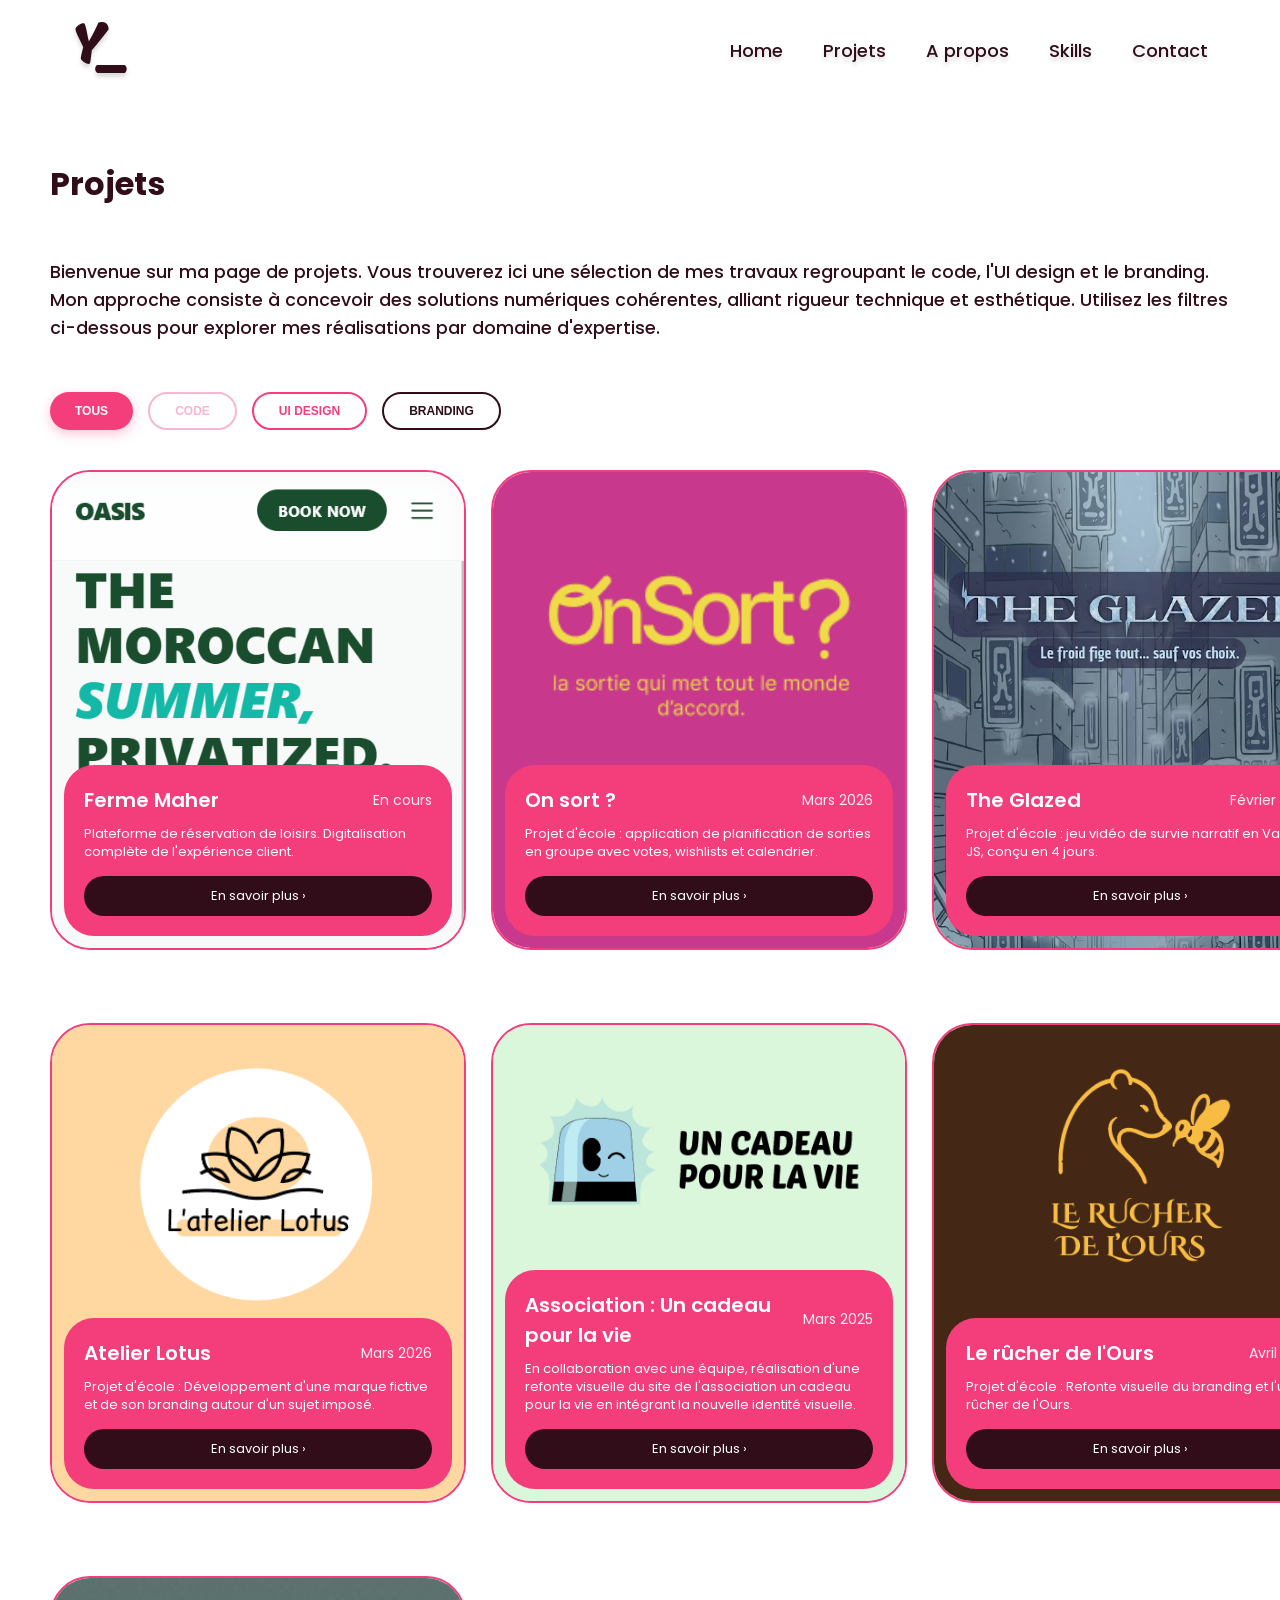
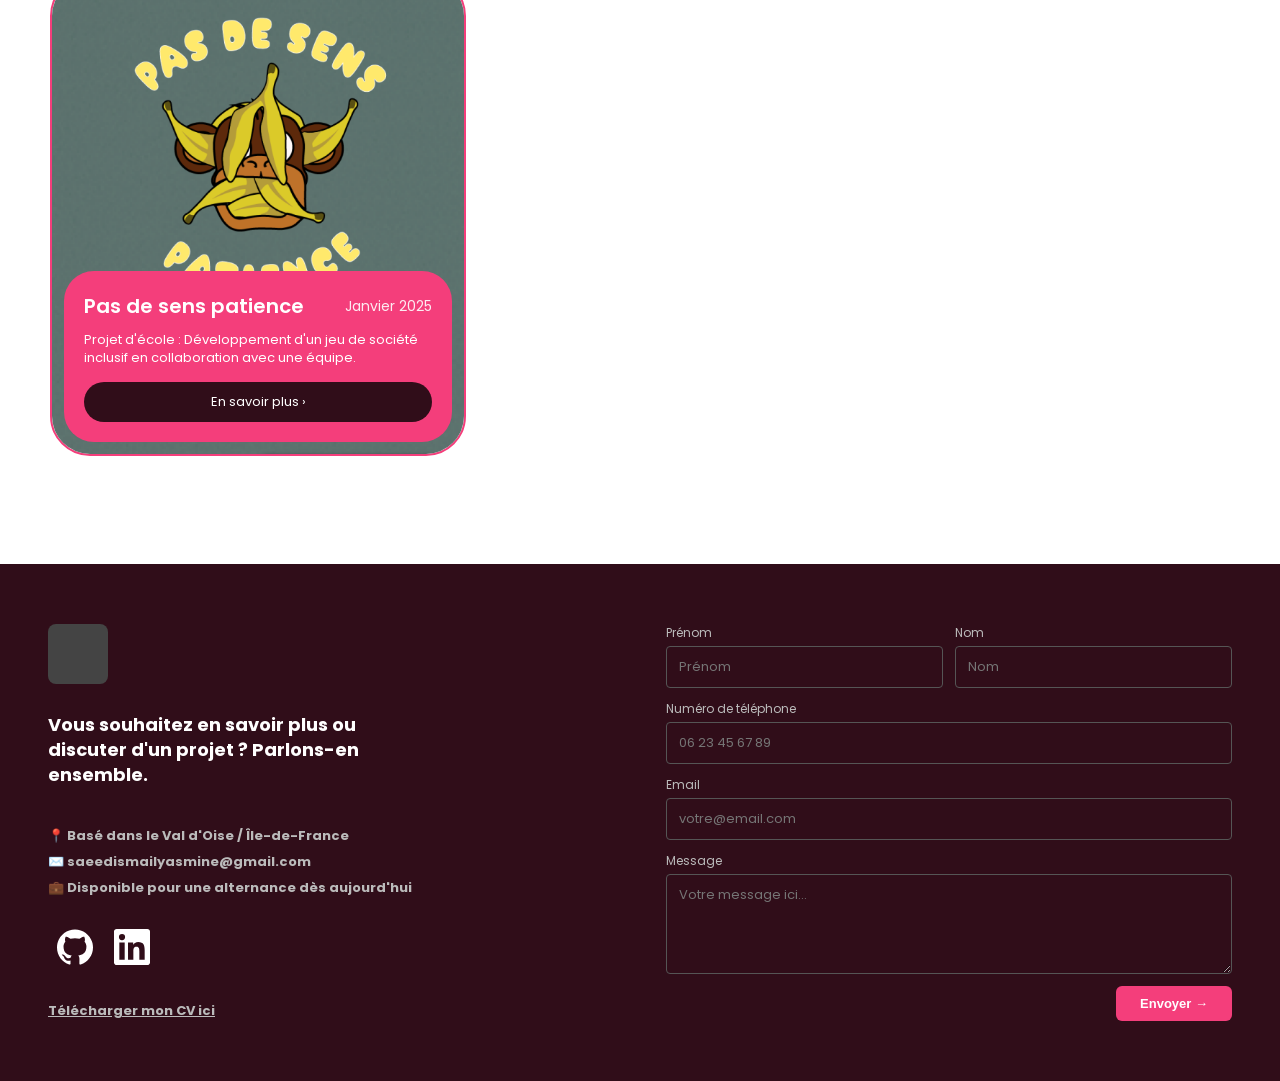
==== commit 304f8057: "modif explaination" ====
--- a/projects.html
+++ b/projects.html
@@ -69,9 +69,9 @@
     <div class="projects-grid">
 
       <div class="project-card cat-code" onclick="openOverlay(
-        'Ferme Maher – Oasis', 
-        'Janvier 2026', 
-        'Développement d\'une application Full-stack permettant de privatiser des espaces de loisirs au Maroc. J\'ai implémenté un système d\'authentification sécurisé et une gestion de base de données optimisée.', 
+        'Ferme Maher – Oasis',
+        'Janvier 2026 – En cours',
+        '<strong>📍 Contexte</strong><br>Mission freelance pour ma tante, gérante d\'une ferme saisonnière au Maroc proposant la location d\'espaces verts avec piscine et restauration (petits-déjeuners et déjeuners). Projet individuel lancé en janvier 2026, en cours de développement.<br><br><strong>🎯 Objectifs</strong><br>Digitaliser la gestion des réservations pour remplacer un suivi manuel, offrir aux clients une interface de réservation autonome, et donner à l\'administratrice une vue centralisée sur les disponibilités et les commandes.<br><br><strong>⚙️ Actions réalisées</strong><br>Conception du schéma de base de données (tables users et reservations). Développement Full-stack avec Next.js 15, Prisma et PostgreSQL. Mise en place d\'un système d\'authentification avec rôles distincts (client / admin) via Auth.js v5. Intégration de Tailwind CSS pour l\'interface.<br><br><strong>📊 Résultats</strong><br>Application à mi-parcours : authentification fonctionnelle, modèle de données opérationnel, interface en cours d\'intégration. Livraison prévue avant la saison estivale.',
         ['Next.js 15', 'TypeScript', 'Tailwind CSS', 'Auth.js v5', 'Prisma', 'PostgreSQL'],
         'img/fermemaher.png'
       )">
@@ -87,10 +87,10 @@
       </div>
 
       <div class="project-card cat-code" onclick="openOverlay(
-        'On Sort ?', 
-        'Mars 2026', 
-        'On sort est une application mobile dédiée à l’organisation d’activités en France, pensée spécialement pour les groupes d’amis. Son objectif est de simplifier la prise de décision collective et de rendre l’organisation de sorties plus fluide, interactive et équitable.', 
-        ['CakePHP', 'MySQL'],
+        'On Sort ?',
+        'Mars 2026',
+        '<strong>📍 Contexte</strong><br>Projet d\'école réalisé en équipe de 4 personnes (2 créatifs, 2 développeuses) sur 4 jours. Contrainte technique : utiliser CakePHP sans recourir au scaffolding automatique.<br><br><strong>🎯 Objectifs</strong><br>Créer une application dédiée à l\'organisation de sorties en groupe, permettant de simplifier la prise de décision collective et de rendre la planification d\'activités plus fluide et équitable entre amis.<br><br><strong>⚙️ Actions réalisées</strong><br>Développement des fonctionnalités principales : wishlists partagées, système de votes pour choisir les activités, saisie des disponibilités et du budget par membre, chat de groupe et calendrier des activités planifiées. Architecture MVC avec CakePHP et base de données MySQL.<br><br><strong>📊 Résultats</strong><br>Application fonctionnelle livrée dans les délais impartis. Projet actuellement en pause, avec l\'ambition d\'une reprise et d\'un déploiement réel à terme.',
+        ['CakePHP', 'MySQL', 'HTML', 'CSS'],
         'img/onsort2.avif'
       )">
         <div class="project-img"><img src="img/onsort.png" alt=""></div>
@@ -99,16 +99,17 @@
             <span class="project-name">On sort ?</span>
             <span class="project-date">Mars 2026</span>
           </div>
-          <p class="project-desc">Projet d'école: Développement d'une application avec la contrainte d'utiliser CakePHP sans recourir au scaffolding en seulement 4 jours.</p>
-          <button class="btn-savoir">En savoir plus ›</button>
-        </div>
-      </div>
+          <p class="project-desc">Projet d'école : application de planification de sorties en groupe avec votes, wishlists et calendrier.</p>
+          <button class="btn-savoir">En savoir plus ›</button>
+        </div>
+      </div>
+
 
       <div class="project-card cat-code" onclick="openOverlay(
-        'The Glazed', 
-        'Février 2026', 
-        'Développement d’un jeu de survie narratif réalisé dans le cadre d’un défi pédagogique de 4 jours. Au-delà de la programmation, j\’ai conçu l’intégralité de l’univers (Lore) et défini la direction scénaristique. L\'enjeu majeur a été de créer une expérience où chaque décision du joueur entraîne des conséquences concrètes sur l\'évolution de l\'histoire. J\'ai mis en place un système de variables complexes pour gérer l\'impact des choix sur le gameplay et la survie du personnage, forçant le joueur à des choix moraux et stratégiques difficiles.', 
-        ['HMTL', 'CSS', 'Vanilla JS'],
+        'The Glazed',
+        'Février 2026',
+        '<strong>📍 Contexte</strong><br>Projet d\'école individuel réalisé en 4 jours. Contrainte : concevoir un jeu vidéo dont le thème devait être lié à la température. Développement en Vanilla JS, HTML et CSS, sans framework ni moteur externe.<br><br><strong>🎯 Objectifs</strong><br>Développer un jeu de survie narratif jouable dans le navigateur, où chaque décision du joueur a des conséquences concrètes sur l\'évolution de l\'histoire et la survie du personnage, en alliant programmation et direction créative.<br><br><strong>⚙️ Actions réalisées</strong><br>Conception intégrale de l\'univers et du scénario (lore, personnages, embranchements narratifs). Développement d\'un système de variables pour gérer les choix du joueur, son état de survie et l\'évolution de l\'histoire. Intégration d\'une interface immersive en HTML/CSS pur.<br><br><strong>📊 Résultats</strong><br>Jeu narratif complet et jouable livré en 4 jours, valorisant une double compétence : développement front-end et direction artistique / scénaristique.',
+        ['HTML', 'CSS', 'Vanilla JS'],
         'img/theglazed.png'
       )">
         <div class="project-img"><img src="img/tg.jpg" alt=""></div>
@@ -117,7 +118,7 @@
             <span class="project-name">The Glazed</span>
             <span class="project-date">Février 2026</span>
           </div>
-          <p class="project-desc">Projet d'école : Développement d'un jeu vidéo de survie narratif avec pour contrainte de respecter un thème lié à la température, réalisé en 4 jours.</p>
+          <p class="project-desc">Projet d'école : jeu vidéo de survie narratif en Vanilla JS, conçu en 4 jours.</p>
           <button class="btn-savoir">En savoir plus ›</button>
         </div>
       </div>
@@ -125,7 +126,7 @@
       <div class="project-card cat-ui cat-branding" onclick="openOverlay(
         'Atelier Lotus', 
         'Mars 2026', 
-        'J\'ai réalisé la création de l\'identité visuelle d\'un bar à plantes. Ce projet repose sur la conception d\'une marque unique alliant nature et convivialité. Le concept s\'articule autour du Lotus, symbole de pureté et de renouveau, qui a servi de socle à la création du logotype. J\'ai ensuite décliné l\'intégralité de la direction artistique sur des supports Print (papeterie) et Web (interface, newsletter et contenu pour les réseaux sociaux). Vous trouverez l\'ensemble de ces réalisations via le lien ci-dessous.\n \nhttps://www.figma.com/design/FE7Pk0eub5NJHbcb1X2IS0/Atelier-Lotus?node-id=0-1&t=RKT3UVRN86ArrYog-1',
+        '<strong>📍 Contexte</strong><br>Projet individuel de production graphique réalisé dans le cadre d\'un cours. Contrainte imposée : concevoir l\'identité visuelle d\'un bar à plantes ciblant les 18-25 ans en milieu urbain. Direction artistique entièrement libre.<br><br><strong>🎯 Objectifs</strong><br>Créer une identité de marque cohérente, moderne et mémorable, ancrée dans les codes visuels d\'une cible jeune et urbaine. Décliner cette identité sur l\'ensemble des supports print et web pour garantir une image unifiée.<br><br><strong>⚙️ Actions réalisées</strong><br>Conception du logotype à partir du symbole du Lotus (pureté, renouveau). Élaboration de la direction artistique complète : charte graphique, palette de couleurs, typographies. Déclinaison sur supports print (papeterie) et web : interface, newsletter et contenus réseaux sociaux. Réalisation intégrale sous Adobe Illustrator et Figma.<br><br><strong>📊 Résultats</strong><br>Identité visuelle complète et cohérente livrée en autonomie. Projet consultable dans son intégralité sur Figma :\n \nhttps://www.figma.com/design/FE7Pk0eub5NJHbcb1X2IS0/Atelier-Lotus?node-id=0-1&t=RKT3UVRN86ArrYog-1',
         ['Adobe Illustrator', 'Figma'],
         'img/atlot.png'
       )">
@@ -144,7 +145,7 @@
       <div class="project-card cat-ui cat-branding" onclick="openOverlay(
         'Association Un cadeau pour la vie', 
         'Mars 2025',
-        'Dans le cadre d\'un projet d\'équipe, nous deviens contacter une association afin de leur proposé nos services marketing, créatif et technologique afin d\'améliorer leur présence en ligne. J\'ai réalisé la refonte visuelle du site de l\'association un cadeau pour la vie en intégrant la nouvelle identité visuelle. J\'ai conçu une interface moderne et épurée, tout en veillant à ce que l\'expérience utilisateur soit fluide et intuitive. Mon travail a permis de renforcer l\'impact visuel de l\'association et d\'améliorer la navigation pour les utilisateurs en hiérarchisant les contenus et en venant à l\'essentiel, tout en mettant en valeur les missions et les actions de l\'association. \n \n https://www.figma.com/design/0GllcxB3akI0ovxbB0qwt2/Un-cadeau-pour-la-vie?node-id=0-1&t=8lWMBxDLjkJc74cX-1',
+        '<strong>📍 Contexte</strong><br>Projet d\'équipe de 4 personnes : prise de contact réelle avec une association afin de leur proposer des services marketing, créatifs et technologiques pour améliorer leur présence en ligne. J\'ai assuré un double rôle de cheffe de projet et de designer UI.<br><br><strong>🎯 Objectifs</strong><br>Moderniser l\'image de l\'association via une refonte visuelle complète, améliorer la navigation et la hiérarchie des contenus, et intégrer des fonctionnalités d\'accessibilité pour garantir une expérience inclusive à tous les publics.<br><br><strong>⚙️ Actions réalisées</strong><br>Coordination de l\'équipe et suivi du planning en tant que cheffe de projet. Conception d\'une interface moderne et épurée intégrant la nouvelle identité visuelle. Restructuration de la navigation et hiérarchisation des contenus pour mettre en valeur les missions de l\'association. Intégration de fonctionnalités d\'accessibilité (contrastes, lisibilité, navigation clavier). Réalisation des maquettes sur Figma.<br><br><strong>📊 Résultats</strong><br>Refonte complète livrée avec un impact visuel renforcé et une navigation significativement améliorée. Projet consultable sur Figma : \n \n https://www.figma.com/design/0GllcxB3akI0ovxbB0qwt2/Un-cadeau-pour-la-vie?node-id=0-1&t=8lWMBxDLjkJc74cX-1',
         ['Figma'],
         'img/cadeau.png'
       )">
@@ -163,7 +164,7 @@
       <div class="project-card cat-ui cat-branding" onclick="openOverlay(
         'Le rûcher de l\'Ours', 
         'Avril 2025',
-        'Refonte globale : Identité visuelle et expérience utilisateur du Rucher de l\'Ours. Dans le cadre de mon examen de fin d\'année, j\'ai réalisé la refonte complète de la marque. Après une analyse marketing approfondie, j\'ai redéfini une identité visuelle forte, plus en adéquation avec les attentes du public cible. J\'ai ensuite conçu une interface web moderne, épurée et entièrement responsive, afin d\'offrir une expérience utilisateur fluide et actuelle. \n \nhttps://www.figma.com/design/lGmcs6RyYmusC58aqHyDSw/Sans-titre?node-id=0-1&t=Lsnv34lGsT5bSfwr-1',
+        '<strong>📍 Contexte</strong><br>Examen de fin de première année, réalisé en solo. Objectif : démontrer la maîtrise complète d\'une démarche de refonte de marque, de l\'analyse stratégique jusqu\'à la conception d\'une interface web.<br><br><strong>🎯 Objectifs</strong><br>Repositionner visuellement la marque Le Rûcher de l\'Ours pour mieux correspondre aux attentes de sa cible. Concevoir une interface web moderne, épurée et responsive en cohérence avec la nouvelle identité.<br><br><strong>⚙️ Actions réalisées</strong><br>Analyse marketing approfondie de la marque existante (cible, positionnement, concurrence). Redéfinition de l\'identité visuelle : logotype, charte graphique, direction artistique. Conception d\'une interface web complète sous Figma : structure, maquettes desktop et mobile, expérience utilisateur fluide et actuelle.<br><br><strong>📊 Résultats</strong><br>Projet d\'examen livré en autonomie totale, couvrant l\'ensemble du cycle de refonte de marque. Projet consultable sur Figma :\n \nhttps://www.figma.com/design/lGmcs6RyYmusC58aqHyDSw/Sans-titre?node-id=0-1&t=Lsnv34lGsT5bSfwr-1',
         ['Figma', 'Adobe Illustrator'],
         'img/rucher.png'
       )">
@@ -183,7 +184,7 @@
       <div class="project-card cat-ui cat-branding" onclick="openOverlay(
         'Pas de sens patience', 
         'Janvier 2025', 
-        'Dans le cadre de ce projet d\'équipe, j\'ai pris en charge l\'intégralité du volet numérique tout en contribuant à la réalisation des supports physiques. J\'ai conçu les maquettes UI  du site web avant d\'en assurer personnellement le développement sous WordPress toute en intégrant le responsive. En parallèle, j\'ai apporté mon soutien à la conception print, notamment pour le graphisme des cartes et du packaging, afin de garantir une identité visuelle cohérente et accessible sur tous les supports. \n \nhttps://www.figma.com/design/tcHjTks8HdhtuIpPDDkYBO/Pas-de-sens-patience?node-id=0-1&t=1TBIrQtZPu0zjCgD-1', 
+        '<strong>📍 Contexte</strong><br>Projet d\'équipe de 4 personnes consistant à concevoir et produire un vrai jeu de société inclusif, imprimé et fabriqué concrètement. Les tâches ont été réparties entre les membres selon les compétences de chacun.<br><br><strong>🎯 Objectifs</strong><br>Créer un jeu de société accessible et inclusif, disponible à la fois en version physique (impression réelle) et avec une présence numérique cohérente. Garantir une identité visuelle unifiée sur tous les supports.<br><br><strong>⚙️ Actions réalisées</strong><br>Prise en charge de l\'intégralité du volet numérique : conception des maquettes UI du site web sur Figma, puis développement sous WordPress avec intégration du responsive design. Contribution aux supports print : graphisme des cartes de jeu et du packaging pour assurer une cohérence visuelle entre supports physiques et numériques.<br><br><strong>📊 Résultats</strong><br>Jeu de société réellement imprimé et fabriqué, site web fonctionnel et responsive livré. Projet abouti de A à Z, du concept physique à la présence en ligne. Maquettes consultables sur Figma :\n \nhttps://www.figma.com/design/tcHjTks8HdhtuIpPDDkYBO/Pas-de-sens-patience?node-id=0-1&t=1TBIrQtZPu0zjCgD-1', 
         ['Figma', 'Adobe Illustrator', 'Wordpress'],
         'img/pasdes.png'
       )">
@@ -224,7 +225,7 @@
         </svg>
       </a>
     </div>
-    <a class="footer-cv" id="downloadCV" href="img/cvDev_last.pdf">Télécharger mon CV ici</a>
+    <a class="footer-cv" id="downloadCV" href="img/Cv_yas.pdf">Télécharger mon CV ici</a>
   </div>
  
   <div class="contact-container">
